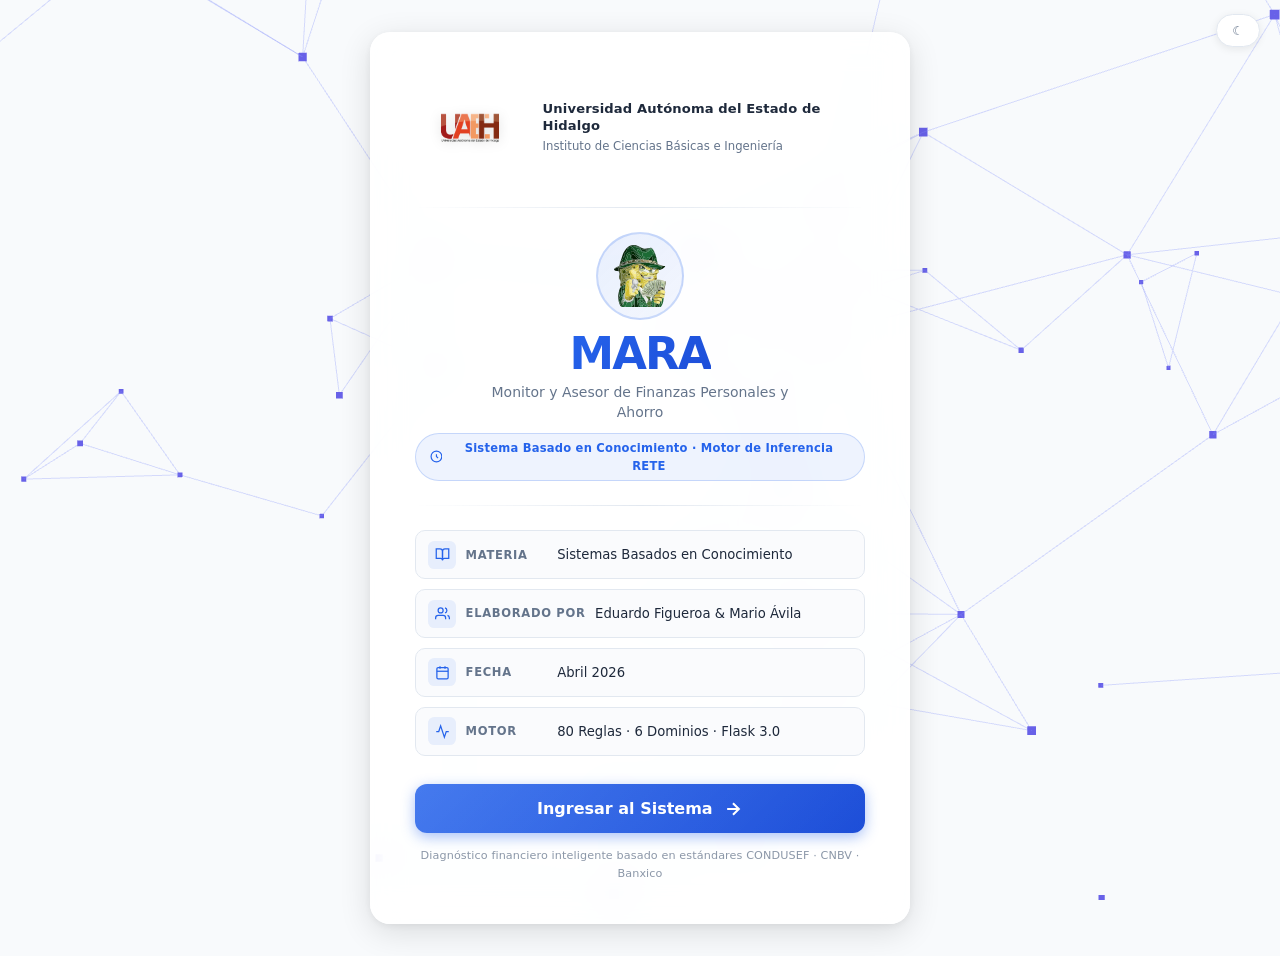
==== finexpert/frontend/portada.html @ cafd64e5 "123" ====
<!DOCTYPE html>
<html lang="es">
<head>
  <meta charset="UTF-8" />
  <meta name="viewport" content="width=device-width, initial-scale=1.0" />
  <title>MARA — Sistema Basado en Conocimiento</title>
  <link rel="stylesheet" href="assets/css/main.css" />
  <link rel="stylesheet" href="assets/css/portada.css" />
  <!-- theme.js primero para evitar flash -->
  <script src="assets/js/theme.js"></script>
  <script src="assets/js/three.min.js"></script>
</head>
<body>

<!-- Canvas 3D de fondo -->
<canvas id="bg-canvas"></canvas>

<!-- Controles: tema -->
<div class="controls-bar">
  <button class="ctrl-btn" id="btnTheme" onclick="theme.toggle()" title="Cambiar tema">☾</button>
</div>

<div class="portada-wrapper">
  <div class="portada-card">

    <!-- ── UAEH Header ── -->
    <div class="portada-uaeh">
      <div class="uaeh-escudo">
        <img src="assets/img/uaeh.png" alt="Logo UAEH" class="uaeh-logo-img" />
      </div>

      <div class="uaeh-info">
        <div class="uaeh-universidad">Universidad Autónoma del Estado de Hidalgo</div>
        <div class="uaeh-icbi">Instituto de Ciencias Básicas e Ingeniería</div>
      </div>
    </div>

    <!-- ── Divisor ── -->
    <div class="portada-divider"></div>

    <!-- ── MARA Brand ── -->
    <div class="portada-brand">
      <div class="mara-logo-ring">
        <img src="assets/img/logo.svg" alt="MARA Logo" class="portada-mara-logo" />
      </div>
      <h1 class="portada-mara-titulo">MARA</h1>
      <p class="portada-mara-subtitulo">Monitor y Asesor de Finanzas Personales y Ahorro</p>
      <span class="portada-badge">
        <svg width="13" height="13" viewBox="0 0 24 24" fill="none" stroke="currentColor" stroke-width="2.2" style="vertical-align:-2px; margin-right:5px;">
          <circle cx="12" cy="12" r="10"/><path d="M12 8v4l3 3"/>
        </svg>
        Sistema Basado en Conocimiento · Motor de Inferencia RETE
      </span>
    </div>

    <!-- ── Divisor ── -->
    <div class="portada-divider"></div>

    <!-- ── Datos del proyecto ── -->
    <div class="portada-meta">
      <div class="meta-item">
        <span class="meta-icon">
          <svg width="15" height="15" viewBox="0 0 24 24" fill="none" stroke="currentColor" stroke-width="2">
            <path d="M2 3h6a4 4 0 0 1 4 4v14a3 3 0 0 0-3-3H2z"/><path d="M22 3h-6a4 4 0 0 0-4 4v14a3 3 0 0 1 3-3h7z"/>
          </svg>
        </span>
        <span class="meta-label">Materia</span>
        <span class="meta-valor">Sistemas Basados en Conocimiento</span>
      </div>
      <div class="meta-item">
        <span class="meta-icon">
          <svg width="15" height="15" viewBox="0 0 24 24" fill="none" stroke="currentColor" stroke-width="2">
            <path d="M17 21v-2a4 4 0 0 0-4-4H5a4 4 0 0 0-4 4v2"/><circle cx="9" cy="7" r="4"/>
            <path d="M23 21v-2a4 4 0 0 0-3-3.87"/><path d="M16 3.13a4 4 0 0 1 0 7.75"/>
          </svg>
        </span>
        <span class="meta-label">Elaborado por</span>
        <span class="meta-valor">Eduardo Figueroa &amp; Mario Ávila</span>
      </div>
      <div class="meta-item">
        <span class="meta-icon">
          <svg width="15" height="15" viewBox="0 0 24 24" fill="none" stroke="currentColor" stroke-width="2">
            <rect x="3" y="4" width="18" height="18" rx="2" ry="2"/>
            <line x1="16" y1="2" x2="16" y2="6"/><line x1="8" y1="2" x2="8" y2="6"/>
            <line x1="3" y1="10" x2="21" y2="10"/>
          </svg>
        </span>
        <span class="meta-label">Fecha</span>
        <span class="meta-valor">Abril 2026</span>
      </div>
      <div class="meta-item">
        <span class="meta-icon">
          <svg width="15" height="15" viewBox="0 0 24 24" fill="none" stroke="currentColor" stroke-width="2">
            <polyline points="22 12 18 12 15 21 9 3 6 12 2 12"/>
          </svg>
        </span>
        <span class="meta-label">Motor</span>
        <span class="meta-valor">80 Reglas · 6 Dominios · Flask 3.0</span>
      </div>
    </div>

    <!-- ── Botón de entrada ── -->
    <button class="portada-btn-ingresar" onclick="enterApp()">
      <span class="btn-ingresar-text">Ingresar al Sistema</span>
      <span class="btn-ingresar-icon">
        <svg width="20" height="20" viewBox="0 0 24 24" fill="none" stroke="currentColor" stroke-width="2.5">
          <line x1="5" y1="12" x2="19" y2="12"/><polyline points="12 5 19 12 12 19"/>
        </svg>
      </span>
    </button>

    <p class="portada-hint">Diagnóstico financiero inteligente basado en estándares CONDUSEF · CNBV · Banxico</p>

  </div>
  <!-- /portada-card -->
</div>

<script src="assets/js/background.js"></script>
<script>
  function enterApp() {
    sessionStorage.setItem('mara_entered', '1');
    const btn = document.querySelector('.portada-btn-ingresar');
    btn.innerHTML = '<span class="btn-ingresar-text">Cargando…</span>';
    btn.disabled = true;
    window.location.href = 'index.html';
  }
</script>

</body>
</html>
---- finexpert/frontend/assets/css/main.css ----
/* Variables globales y estilos base de MARA */
:root {
  --color-primary:   #2563eb;
  --color-secondary: #1e40af;
  --color-rojo:      #dc2626;
  --color-amarillo:  #d97706;
  --color-verde:     #16a34a;
  --color-gris:      #6b7280;
  --color-bg:        #f8fafc;
  --color-surface:   #ffffff;
  --color-border:    #e2e8f0;
  --color-text:      #1e293b;
  --color-muted:     #64748b;
  --radius:          0.75rem;
  --shadow:          0 2px 8px rgba(0,0,0,0.08);
  --font:            'Inter', system-ui, -apple-system, sans-serif;
}

/* Dark mode */
[data-theme="dark"] {
  --color-bg:      #0f172a;
  --color-surface: #1e293b;
  --color-border:  #334155;
  --color-text:    #f1f5f9;
  --color-muted:   #94a3b8;
  --shadow:        0 2px 8px rgba(0,0,0,0.35);
}

[data-theme="dark"] .form-group input,
[data-theme="dark"] .form-group select {
  background: #1e293b;
  color: #f1f5f9;
  border-color: #334155;
  color-scheme: dark;
}

[data-theme="dark"] .btn-secondary {
  background: #334155;
  color: #f1f5f9;
}

[data-theme="dark"] .btn-secondary:hover:not(:disabled) { background: #475569; }

[data-theme="dark"] .alert-error {
  background: #450a0a;
  border-color: #7f1d1d;
  color: #fca5a5;
}

/* Barra de controles (tema + idioma) */
.controls-bar {
  position: fixed;
  top: 0.85rem;
  right: 1.25rem;
  display: flex;
  align-items: center;
  gap: 0.15rem;
  background: var(--color-surface);
  border: 1px solid var(--color-border);
  border-radius: 2rem;
  padding: 0.25rem 0.5rem;
  box-shadow: var(--shadow);
  z-index: 1000;
  transition: background 0.2s, border-color 0.2s, box-shadow 0.2s;
}

.ctrl-btn {
  background: none;
  border: none;
  cursor: pointer;
  font-size: 0.78rem;
  font-weight: 700;
  font-family: var(--font);
  color: var(--color-muted);
  padding: 0.2rem 0.45rem;
  border-radius: 1rem;
  transition: background 0.15s, color 0.15s;
  line-height: 1.4;
  letter-spacing: 0.03em;
}

.ctrl-btn:hover { color: var(--color-text); background: rgba(0,0,0,0.06); }
[data-theme="dark"] .ctrl-btn:hover { background: rgba(255,255,255,0.08); }
.ctrl-btn.active { background: var(--color-primary); color: #fff; }

.ctrl-sep {
  color: var(--color-border);
  font-size: 0.85rem;
  user-select: none;
  padding: 0 0.1rem;
}

.ctrl-divider {
  width: 1px;
  height: 1rem;
  background: var(--color-border);
  margin: 0 0.2rem;
}

*, *::before, *::after { box-sizing: border-box; margin: 0; padding: 0; }

html, body {
  background: var(--color-bg); /* Fallback hasta que Three.js pinte el canvas */
}

body {
  font-family: var(--font);
  color: var(--color-text);
  line-height: 1.6;
  min-height: 100vh;
}

/* Contenedor principal — z-index 3 para estar sobre el canvas */
.container {
  position: relative;
  z-index: 3;
  max-width: 780px;
  margin: 0 auto;
  padding: 1.5rem;
}

/* Cabecera de la app */
.app-header {
  text-align: center;
  padding: 2rem 1rem 1rem;
  border-bottom: 1px solid var(--color-border);
  margin-bottom: 2rem;
}

.app-header .logo {
  width: 150px;
  height: 150px;
  margin: 0 auto 0.5rem;
}
 .logo{
   width: 200px;
  height: 200px;
}
.app-header h1 {
  font-size: 1.75rem;
  font-weight: 700;
  color: var(--color-primary);
  letter-spacing: -0.02em;
}

.app-header p {
  color: var(--color-muted);
  font-size: 0.95rem;
  margin-top: 0.25rem;
}

/* Tarjetas */
.card {
  background: var(--color-surface);
  border: 1px solid var(--color-border);
  border-radius: var(--radius);
  padding: 1.75rem;
  box-shadow: var(--shadow);
  margin-bottom: 1.25rem;
}

.card h2 {
  font-size: 1.15rem;
  font-weight: 600;
  margin-bottom: 1.25rem;
  color: var(--color-text);
}

/* Formularios */
.form-group {
  margin-bottom: 1.25rem;
}

.form-group label {
  display: block;
  font-size: 0.875rem;
  font-weight: 500;
  margin-bottom: 0.4rem;
  color: var(--color-text);
}

.form-group input,
.form-group select {
  width: 100%;
  padding: 0.625rem 0.875rem;
  border: 1px solid var(--color-border);
  border-radius: 0.5rem;
  font-size: 0.9rem;
  font-family: var(--font);
  color: var(--color-text);
  background: #fff;
  transition: border-color 0.15s;
}

.form-group input:focus,
.form-group select:focus {
  outline: none;
  border-color: var(--color-primary);
  box-shadow: 0 0 0 3px rgba(37,99,235,0.12);
}

.form-group .hint {
  font-size: 0.78rem;
  color: var(--color-muted);
  margin-top: 0.3rem;
}

/* Checkboxes */
.form-check {
  display: flex;
  align-items: center;
  gap: 0.5rem;
  margin-bottom: 0.75rem;
  cursor: pointer;
}

.form-check input[type="checkbox"] {
  width: 1rem;
  height: 1rem;
  accent-color: var(--color-primary);
  cursor: pointer;
}

.form-check label {
  font-size: 0.875rem;
  cursor: pointer;
}

/* Grid de dos columnas */
.form-grid {
  display: grid;
  grid-template-columns: 1fr 1fr;
  gap: 1rem;
}

@media (max-width: 580px) {
  .form-grid { grid-template-columns: 1fr; }
}

/* Botones */
.btn {
  display: inline-flex;
  align-items: center;
  justify-content: center;
  gap: 0.4rem;
  padding: 0.7rem 1.5rem;
  border: none;
  border-radius: 0.5rem;
  font-size: 0.9rem;
  font-weight: 600;
  font-family: var(--font);
  cursor: pointer;
  transition: opacity 0.15s, transform 0.1s;
}

.btn:active { transform: scale(0.97); }
.btn:disabled { opacity: 0.5; cursor: not-allowed; }

.btn-primary   { background: var(--color-primary);   color: #fff; }
.btn-secondary { background: #f1f5f9; color: var(--color-text); }
.btn-danger    { background: var(--color-rojo); color: #fff; }

.btn-primary:hover:not(:disabled)   { background: var(--color-secondary); }
.btn-secondary:hover:not(:disabled) { background: #e2e8f0; }

/* Pie del wizard con botones */
.wizard-footer {
  display: flex;
  justify-content: space-between;
  gap: 1rem;
  margin-top: 1.5rem;
}

/* Mensajes de error */
.alert {
  padding: 0.75rem 1rem;
  border-radius: 0.5rem;
  font-size: 0.875rem;
  margin-bottom: 1rem;
}

.alert-error {
  background: #fef2f2;
  border: 1px solid #fecaca;
  color: #b91c1c;
}

/* Spinner de carga */
.spinner {
  display: inline-block;
  width: 1.1em;
  height: 1.1em;
  border: 2px solid rgba(255,255,255,0.4);
  border-top-color: #fff;
  border-radius: 50%;
  animation: spin 0.6s linear infinite;
  vertical-align: middle;
}

@keyframes spin { to { transform: rotate(360deg); } }

/* Responsive */
@media (max-width: 640px) {
  .container { padding: 1rem; }
  .card { padding: 1.25rem; }
  .app-header h1 { font-size: 1.4rem; }
}

/* ── Glassmorphism suave para que la red 3D sea visible ──────────────── */
.card {
  background: rgba(255, 255, 255, 0.82);
  backdrop-filter: blur(8px);
  -webkit-backdrop-filter: blur(8px);
}

[data-theme="dark"] .card {
  background: rgba(30, 41, 59, 0.80);
  backdrop-filter: blur(8px);
  -webkit-backdrop-filter: blur(8px);
}

/* ── Esquema de capas (z-index positivos, sin tapar el canvas) ────────
   z-index 1 → #bg-canvas     (Three.js: pinta fondo + partículas)
   z-index 2 → #fondo-overlay (imagen debajo del contenido)
   z-index 3 → .container     (contenido de la app)
   z-index 1000 → .controls-bar
   ────────────────────────────────────────────────────────────────── */

/* Footer */
.app-footer {
  position: relative;
  z-index: 3;
  text-align: center;
  padding: 1.5rem 1rem;
  font-size: 0.78rem;
  color: var(--color-muted);
  letter-spacing: 0.02em;
}

/* Canvas 3D */
#bg-canvas {
  position: fixed;
  inset: 0;
  width: 100%;
  height: 100%;
  z-index: 1;
  pointer-events: none;
  display: block;
}

/* ══════════════════════════════════════════════════════════════════
   STEP BANNER — encabezado colorido de cada paso del wizard
   ══════════════════════════════════════════════════════════════════ */
.step-banner {
  display: flex;
  align-items: center;
  gap: 1rem;
  padding: 1rem 1.25rem;
  border-radius: 0.75rem;
  margin-bottom: 1.75rem;
  position: relative;
}

.step-banner-1 {
  background: linear-gradient(135deg, rgba(37,99,235,0.12), rgba(37,99,235,0.04));
  border-left: 4px solid #2563eb;
}
.step-banner-2 {
  background: linear-gradient(135deg, rgba(22,163,74,0.12), rgba(22,163,74,0.04));
  border-left: 4px solid #16a34a;
}
.step-banner-3 {
  background: linear-gradient(135deg, rgba(220,38,38,0.10), rgba(220,38,38,0.03));
  border-left: 4px solid #dc2626;
}
.step-banner-4 {
  background: linear-gradient(135deg, rgba(124,58,237,0.12), rgba(124,58,237,0.04));
  border-left: 4px solid #7c3aed;
}

[data-theme="dark"] .step-banner-1 { background: linear-gradient(135deg, rgba(37,99,235,0.18), rgba(37,99,235,0.06)); }
[data-theme="dark"] .step-banner-2 { background: linear-gradient(135deg, rgba(22,163,74,0.18), rgba(22,163,74,0.06)); }
[data-theme="dark"] .step-banner-3 { background: linear-gradient(135deg, rgba(220,38,38,0.15), rgba(220,38,38,0.05)); }
[data-theme="dark"] .step-banner-4 { background: linear-gradient(135deg, rgba(124,58,237,0.18), rgba(124,58,237,0.06)); }

.step-banner-icon {
  font-size: 2rem;
  line-height: 1;
  flex-shrink: 0;
}

.step-banner-body { flex: 1; }

.step-banner-title {
  font-size: 1.1rem;
  font-weight: 700;
  color: var(--color-text);
  line-height: 1.2;
}

.step-banner-sub {
  font-size: 0.8rem;
  color: var(--color-muted);
  margin-top: 0.2rem;
}

.step-banner-counter {
  font-size: 0.7rem;
  font-weight: 700;
  text-transform: uppercase;
  letter-spacing: 0.07em;
  color: var(--color-muted);
  white-space: nowrap;
  opacity: 0.7;
}

/* ══════════════════════════════════════════════════════════════════
   LABEL ICON — iconito emoji delante de cada label
   ══════════════════════════════════════════════════════════════════ */
.label-icon {
  margin-right: 0.3rem;
  font-style: normal;
}

/* ══════════════════════════════════════════════════════════════════
   CARD OPTIONS — selección tipo tarjeta (estado civil, tipo ingreso, objetivo)
   ══════════════════════════════════════════════════════════════════ */
.card-options {
  display: grid;
  grid-template-columns: repeat(4, 1fr);
  gap: 0.55rem;
  margin-top: 0.4rem;
}

.card-options-2 { grid-template-columns: repeat(2, 1fr); }

.card-options-5 {
  grid-template-columns: repeat(5, 1fr);
}

@media (max-width: 580px) {
  .card-options       { grid-template-columns: repeat(2, 1fr); }
  .card-options-5     { grid-template-columns: repeat(3, 1fr); }
}
@media (max-width: 400px) {
  .card-options-5     { grid-template-columns: repeat(2, 1fr); }
}

.card-opt {
  display: flex;
  flex-direction: column;
  align-items: center;
  justify-content: center;
  gap: 0.3rem;
  padding: 0.65rem 0.4rem;
  border: 1.5px solid var(--color-border);
  border-radius: 0.625rem;
  cursor: pointer;
  transition: border-color 0.15s, background 0.15s, transform 0.1s, box-shadow 0.15s;
  text-align: center;
  user-select: none;
  background: var(--color-surface);
}

.card-opt:hover {
  border-color: var(--color-primary);
  background: rgba(37,99,235,0.04);
  transform: translateY(-1px);
  box-shadow: 0 3px 8px rgba(37,99,235,0.12);
}

.card-opt.active {
  border-color: var(--color-primary);
  background: rgba(37,99,235,0.08);
  box-shadow: 0 0 0 2px rgba(37,99,235,0.20);
}

[data-theme="dark"] .card-opt { background: rgba(30,41,59,0.6); }
[data-theme="dark"] .card-opt:hover   { background: rgba(37,99,235,0.10); }
[data-theme="dark"] .card-opt.active  { background: rgba(37,99,235,0.15); box-shadow: 0 0 0 2px rgba(96,165,250,0.3); }

.opt-icon {
  font-size: 1.4rem;
  line-height: 1;
}

.opt-icon-lg { font-size: 1.7rem; }

.opt-label {
  font-size: 0.72rem;
  font-weight: 600;
  color: var(--color-text);
  line-height: 1.2;
}

.opt-desc {
  font-size: 0.64rem;
  color: var(--color-muted);
  line-height: 1.2;
}

/* Card opt grande (tipo ingreso) */
.card-opt-lg {
  padding: 1rem 0.75rem;
}
.card-opt-lg .opt-label { font-size: 0.85rem; }

/* Card opt objetivo (más compacto) */
.card-opt-goal { padding: 0.7rem 0.35rem; }
.card-opt-goal .opt-label { font-size: 0.68rem; }

/* ══════════════════════════════════════════════════════════════════
   EDU STARS — estrellas para nivel de educación financiera
   ══════════════════════════════════════════════════════════════════ */
.edu-stars {
  display: flex;
  align-items: center;
  gap: 0.25rem;
  margin-top: 0.4rem;
}

.edu-star {
  background: none;
  border: none;
  font-size: 1.75rem;
  cursor: pointer;
  color: var(--color-border);
  transition: color 0.15s, transform 0.1s;
  padding: 0.1rem;
  line-height: 1;
}

.edu-star:hover,
.edu-star.hover { color: #f59e0b; transform: scale(1.15); }

.edu-star.active { color: #f59e0b; }

.edu-label {
  margin-left: 0.5rem;
  font-size: 0.8rem;
  font-weight: 600;
  color: var(--color-muted);
}

/* ══════════════════════════════════════════════════════════════════
   TOGGLE CARDS — checkboxes con estilo de tarjeta interactiva
   ══════════════════════════════════════════════════════════════════ */
.toggle-cards-grid {
  display: grid;
  grid-template-columns: repeat(2, 1fr);
  gap: 0.55rem;
  margin-top: 0.75rem;
  margin-bottom: 0.5rem;
}

.toggle-cards-3col { grid-template-columns: repeat(3, 1fr); }
.toggle-cards-2col { grid-template-columns: repeat(2, 1fr); }

@media (max-width: 580px) {
  .toggle-cards-grid,
  .toggle-cards-3col,
  .toggle-cards-2col { grid-template-columns: 1fr; }
}

.toggle-card {
  display: flex;
  align-items: center;
  gap: 0.65rem;
  padding: 0.75rem 0.85rem;
  border: 1.5px solid var(--color-border);
  border-radius: 0.625rem;
  cursor: pointer;
  transition: border-color 0.15s, background 0.15s, box-shadow 0.15s;
  position: relative;
  background: var(--color-surface);
  user-select: none;
}

.toggle-card input[type="checkbox"] {
  position: absolute;
  opacity: 0;
  width: 0;
  height: 0;
}

.toggle-card:hover {
  border-color: var(--color-primary);
  background: rgba(37,99,235,0.04);
}

.toggle-card:has(input:checked) {
  border-color: var(--color-primary);
  background: rgba(37,99,235,0.07);
  box-shadow: 0 0 0 2px rgba(37,99,235,0.15);
}

/* Variante advertencia */
.toggle-card-warn:has(input:checked) {
  border-color: #d97706;
  background: rgba(217,119,6,0.07);
  box-shadow: 0 0 0 2px rgba(217,119,6,0.15);
}

/* Variante peligro */
.toggle-card-danger:has(input:checked) {
  border-color: #dc2626;
  background: rgba(220,38,38,0.07);
  box-shadow: 0 0 0 2px rgba(220,38,38,0.15);
}

[data-theme="dark"] .toggle-card { background: rgba(30,41,59,0.6); }
[data-theme="dark"] .toggle-card:has(input:checked) { background: rgba(37,99,235,0.12); }
[data-theme="dark"] .toggle-card-warn:has(input:checked) { background: rgba(217,119,6,0.12); }
[data-theme="dark"] .toggle-card-danger:has(input:checked) { background: rgba(220,38,38,0.12); }

.tc-icon {
  font-size: 1.2rem;
  flex-shrink: 0;
  line-height: 1;
}

.tc-text {
  font-size: 0.8rem;
  font-weight: 500;
  color: var(--color-text);
  flex: 1;
  line-height: 1.3;
}

.tc-check {
  flex-shrink: 0;
  width: 20px;
  height: 20px;
  border-radius: 50%;
  border: 2px solid var(--color-border);
  display: flex;
  align-items: center;
  justify-content: center;
  color: transparent;
  transition: all 0.15s;
  background: transparent;
}

.toggle-card:has(input:checked) .tc-check {
  background: var(--color-primary);
  border-color: var(--color-primary);
  color: white;
}

.toggle-card-warn:has(input:checked) .tc-check {
  background: #d97706;
  border-color: #d97706;
  color: white;
}

.toggle-card-danger:has(input:checked) .tc-check {
  background: #dc2626;
  border-color: #dc2626;
  color: white;
}

/* ══════════════════════════════════════════════════════════════════
   FEATURED INPUT — campo grande de ingreso mensual (paso 2)
   ══════════════════════════════════════════════════════════════════ */
.featured-input-group { margin-bottom: 1.5rem; }

.featured-input-wrap {
  display: flex;
  align-items: center;
  border: 2px solid var(--color-border);
  border-radius: 0.75rem;
  overflow: hidden;
  transition: border-color 0.15s, box-shadow 0.15s;
  background: var(--color-surface);
}

.featured-input-wrap:focus-within {
  border-color: var(--color-primary);
  box-shadow: 0 0 0 4px rgba(37,99,235,0.10);
}

.featured-input-prefix,
.featured-input-suffix {
  padding: 0 1rem;
  font-size: 1rem;
  font-weight: 700;
  color: var(--color-muted);
  background: rgba(0,0,0,0.03);
  height: 100%;
  display: flex;
  align-items: center;
  white-space: nowrap;
}

[data-theme="dark"] .featured-input-prefix,
[data-theme="dark"] .featured-input-suffix {
  background: rgba(255,255,255,0.04);
}

.featured-input {
  flex: 1;
  border: none !important;
  outline: none !important;
  padding: 0.9rem 0.75rem;
  font-size: 1.2rem;
  font-weight: 700;
  font-family: var(--font);
  color: var(--color-text);
  background: transparent;
  box-shadow: none !important;
  min-width: 0;
}

/* ══════════════════════════════════════════════════════════════════
   RULE HINT — pildoras 50/30/20 en paso 2
   ══════════════════════════════════════════════════════════════════ */
.rule-hint {
  display: flex;
  align-items: center;
  gap: 0.4rem;
  flex-wrap: wrap;
  margin-bottom: 1.25rem;
  padding: 0.6rem 0.85rem;
  background: rgba(37,99,235,0.05);
  border: 1px dashed rgba(37,99,235,0.25);
  border-radius: 0.5rem;
}

.rule-hint-label {
  font-size: 0.72rem;
  font-weight: 600;
  color: var(--color-muted);
  margin-right: 0.2rem;
}

.rule-pill {
  font-size: 0.68rem;
  font-weight: 700;
  padding: 0.2rem 0.6rem;
  border-radius: 2rem;
}

.rule-pill-fixed  { background: rgba(220,38,38,0.12);  color: #b91c1c; }
.rule-pill-var    { background: rgba(217,119,6,0.12);  color: #92400e; }
.rule-pill-save   { background: rgba(22,163,74,0.12);  color: #15803d; }

[data-theme="dark"] .rule-pill-fixed  { background: rgba(220,38,38,0.2);  color: #fca5a5; }
[data-theme="dark"] .rule-pill-var    { background: rgba(217,119,6,0.2);  color: #fde68a; }
[data-theme="dark"] .rule-pill-save   { background: rgba(22,163,74,0.2);  color: #86efac; }

/* ══════════════════════════════════════════════════════════════════
   RATIO BAR EN VIVO — paso 2
   ══════════════════════════════════════════════════════════════════ */
.ratio-live {
  margin-bottom: 1.25rem;
  padding: 0.75rem 1rem;
  background: var(--color-surface);
  border: 1px solid var(--color-border);
  border-radius: 0.625rem;
}

.ratio-live-label {
  font-size: 0.72rem;
  font-weight: 600;
  color: var(--color-muted);
  text-transform: uppercase;
  letter-spacing: 0.05em;
  margin-bottom: 0.5rem;
}

.ratio-bar {
  display: flex;
  height: 10px;
  border-radius: 999px;
  overflow: hidden;
  background: var(--color-border);
  gap: 1px;
}

.ratio-segment {
  transition: width 0.35s ease;
  border-radius: 999px;
}

.ratio-fixed { background: #dc2626; }
.ratio-var   { background: #f59e0b; }
.ratio-left  { background: #22c55e; }

.ratio-legend {
  display: flex;
  gap: 0.75rem;
  margin-top: 0.5rem;
  font-size: 0.72rem;
  color: var(--color-muted);
  flex-wrap: wrap;
}

.rl-dot {
  display: inline-block;
  width: 8px;
  height: 8px;
  border-radius: 50%;
  margin-right: 3px;
  vertical-align: middle;
}

.rl-fixed { background: #dc2626; }
.rl-var   { background: #f59e0b; }
.rl-left  { background: #22c55e; }

/* ══════════════════════════════════════════════════════════════════
   BOTÓN BACK (volver a portada)
   ══════════════════════════════════════════════════════════════════ */
.btn-back {
  background: transparent;
  border: 1.5px solid var(--color-border);
  color: var(--color-muted);
  display: inline-flex;
  align-items: center;
  gap: 0.4rem;
  padding: 0.6rem 1rem;
  border-radius: 0.5rem;
  font-size: 0.82rem;
  font-weight: 600;
  font-family: var(--font);
  cursor: pointer;
  transition: background 0.15s, border-color 0.15s, color 0.15s;
}

.btn-back:hover {
  background: rgba(0,0,0,0.04);
  border-color: var(--color-muted);
  color: var(--color-text);
}

[data-theme="dark"] .btn-back:hover { background: rgba(255,255,255,0.06); }

/* ══════════════════════════════════════════════════════════════════
   BOTÓN DIAGNOSTICAR — acento especial
   ══════════════════════════════════════════════════════════════════ */
.btn-diagnose {
  background: linear-gradient(135deg, #2563eb, #1d4ed8);
  box-shadow: 0 4px 12px rgba(37,99,235,0.35);
  gap: 0.5rem;
}

.btn-diagnose:hover:not(:disabled) {
  background: linear-gradient(135deg, #1d4ed8, #1e3a8a);
  box-shadow: 0 6px 18px rgba(37,99,235,0.45);
  transform: translateY(-1px);
}

/* ══════════════════════════════════════════════════════════════════
   DASHBOARD HEADER (paso 5)
   ══════════════════════════════════════════════════════════════════ */
.dash-header {
  margin-bottom: 1.25rem;
}

.dash-header-inner {
  display: flex;
  align-items: center;
  justify-content: space-between;
  gap: 1rem;
  flex-wrap: wrap;
}

.dash-title {
  font-size: 1.2rem;
  font-weight: 700;
  color: var(--color-text);
  margin-bottom: 0.15rem;
}

.dash-sub {
  font-size: 0.78rem;
  color: var(--color-muted);
}

.btn-nuevo {
  display: inline-flex;
  align-items: center;
  gap: 0.4rem;
  white-space: nowrap;
  font-size: 0.82rem;
}

/* ══════════════════════════════════════════════════════════════════
   SECTION DIVIDER con icono SVG (reemplaza el anterior solo-texto)
   ══════════════════════════════════════════════════════════════════ */
.section-divider {
  font-size: 0.78rem;
  font-weight: 700;
  text-transform: uppercase;
  letter-spacing: 0.06em;
  color: var(--color-muted);
  border-bottom: 1px solid var(--color-border);
  padding-bottom: 0.5rem;
  margin: 1.5rem 0 1rem;
  display: flex;
  align-items: center;
}
---- finexpert/frontend/assets/css/portada.css ----
/* ================================================================
   PORTADA — Estilos de la página de presentación de MARA / UAEH
   ================================================================ */

/* ── Wrapper centrado sobre el canvas ── */
.portada-wrapper {
  position: relative;
  z-index: 3;
  min-height: 100vh;
  display: flex;
  align-items: center;
  justify-content: center;
  padding: 2rem 1rem;
}

/* ── Tarjeta principal ── */
.portada-card {
  background: rgba(255, 255, 255, 0.88);
  backdrop-filter: blur(16px);
  -webkit-backdrop-filter: blur(16px);
  border: 1px solid rgba(255, 255, 255, 0.55);
  border-radius: 1.25rem;
  padding: 2.5rem 2.75rem;
  max-width: 540px;
  width: 100%;
  box-shadow:
    0 8px 32px rgba(0, 0, 0, 0.12),
    0 2px 8px rgba(0, 0, 0, 0.06),
    inset 0 1px 0 rgba(255,255,255,0.8);
  animation: portadaFadeIn 0.7s cubic-bezier(0.22, 1, 0.36, 1) both;
}

[data-theme="dark"] .portada-card {
  background: rgba(15, 23, 42, 0.90);
  border-color: rgba(51, 65, 85, 0.6);
  box-shadow:
    0 8px 32px rgba(0, 0, 0, 0.45),
    inset 0 1px 0 rgba(255,255,255,0.05);
}

@keyframes portadaFadeIn {
  from { opacity: 0; transform: translateY(28px) scale(0.97); }
  to   { opacity: 1; transform: translateY(0)    scale(1); }
}

/* ── Sección UAEH ── */
.portada-uaeh {
  display: flex;
  align-items: center;
  gap: 1.1rem;
  margin-bottom: 0.25rem;
}

.uaeh-escudo {
  flex-shrink: 0;
  transition: transform 0.3s ease;
}

.uaeh-escudo:hover { transform: scale(1.05); }

.uaeh-logo-img {
  width: 110px;
  height: auto;
  object-fit: contain;
  display: block;
  filter: drop-shadow(0 2px 6px rgba(0,0,0,0.12));
}

.uaeh-info { flex: 1; }

.uaeh-universidad {
  font-size: 0.82rem;
  font-weight: 700;
  color: var(--color-text);
  line-height: 1.3;
  letter-spacing: 0.01em;
}

.uaeh-icbi {
  font-size: 0.73rem;
  color: var(--color-muted);
  margin-top: 0.2rem;
  font-weight: 500;
}

/* ── Divisor ── */
.portada-divider {
  height: 1px;
  background: linear-gradient(90deg, transparent, var(--color-border), transparent);
  margin: 1.5rem 0;
}

/* ── Brand MARA ── */
.portada-brand {
  display: flex;
  flex-direction: column;
  align-items: center;
  text-align: center;
  gap: 0.4rem;
}

.mara-logo-ring {
  width: 88px;
  height: 88px;
  border-radius: 50%;
  background: linear-gradient(135deg, rgba(37,99,235,0.1), rgba(37,99,235,0.05));
  border: 2px solid rgba(37,99,235,0.2);
  display: flex;
  align-items: center;
  justify-content: center;
  margin-bottom: 0.35rem;
  transition: box-shadow 0.3s, transform 0.3s;
}

.mara-logo-ring:hover {
  box-shadow: 0 0 0 6px rgba(37,99,235,0.10);
  transform: scale(1.04);
}

.portada-mara-logo {
  width: 62px;
  height: 62px;
  object-fit: contain;
}

.portada-mara-titulo {
  font-size: 2.8rem;
  font-weight: 800;
  color: var(--color-primary);
  letter-spacing: -0.04em;
  line-height: 1;
  background: linear-gradient(135deg, #2563eb, #1d4ed8);
  -webkit-background-clip: text;
  -webkit-text-fill-color: transparent;
  background-clip: text;
}

[data-theme="dark"] .portada-mara-titulo {
  background: linear-gradient(135deg, #60a5fa, #93c5fd);
  -webkit-background-clip: text;
  background-clip: text;
}

.portada-mara-subtitulo {
  font-size: 0.875rem;
  color: var(--color-muted);
  font-weight: 500;
  max-width: 320px;
  line-height: 1.4;
}

.portada-badge {
  display: inline-flex;
  align-items: center;
  background: rgba(37,99,235,0.08);
  border: 1px solid rgba(37,99,235,0.2);
  color: var(--color-primary);
  border-radius: 2rem;
  padding: 0.3rem 0.85rem;
  font-size: 0.72rem;
  font-weight: 600;
  letter-spacing: 0.02em;
  margin-top: 0.25rem;
}

[data-theme="dark"] .portada-badge {
  background: rgba(96,165,250,0.1);
  border-color: rgba(96,165,250,0.25);
  color: #93c5fd;
}

/* ── Meta datos del proyecto ── */
.portada-meta {
  display: flex;
  flex-direction: column;
  gap: 0.6rem;
}

.meta-item {
  display: flex;
  align-items: center;
  gap: 0.6rem;
  padding: 0.6rem 0.75rem;
  border-radius: 0.625rem;
  border: 1px solid var(--color-border);
  background: rgba(248,250,252,0.7);
  transition: background 0.15s;
}

.meta-item:hover {
  background: rgba(37,99,235,0.04);
  border-color: rgba(37,99,235,0.2);
}

[data-theme="dark"] .meta-item {
  background: rgba(30, 41, 59, 0.6);
}

[data-theme="dark"] .meta-item:hover {
  background: rgba(37, 99, 235, 0.08);
}

.meta-icon {
  flex-shrink: 0;
  width: 28px;
  height: 28px;
  display: flex;
  align-items: center;
  justify-content: center;
  background: rgba(37,99,235,0.09);
  border-radius: 0.4rem;
  color: var(--color-primary);
}

[data-theme="dark"] .meta-icon { background: rgba(96,165,250,0.12); color: #93c5fd; }

.meta-label {
  font-size: 0.72rem;
  font-weight: 700;
  text-transform: uppercase;
  letter-spacing: 0.06em;
  color: var(--color-muted);
  min-width: 82px;
}

.meta-valor {
  font-size: 0.825rem;
  font-weight: 500;
  color: var(--color-text);
  flex: 1;
}

/* ── Botón Ingresar ── */
.portada-btn-ingresar {
  margin-top: 1.75rem;
  width: 100%;
  display: flex;
  align-items: center;
  justify-content: center;
  gap: 0.65rem;
  padding: 0.925rem 1.75rem;
  background: linear-gradient(135deg, #2563eb, #1d4ed8);
  color: #fff;
  border: none;
  border-radius: 0.75rem;
  font-size: 1rem;
  font-weight: 700;
  font-family: var(--font);
  cursor: pointer;
  position: relative;
  overflow: hidden;
  transition: transform 0.2s, box-shadow 0.2s;
  box-shadow: 0 4px 14px rgba(37,99,235,0.4);
}

.portada-btn-ingresar::before {
  content: '';
  position: absolute;
  inset: 0;
  background: linear-gradient(135deg, rgba(255,255,255,0.15), transparent);
  transition: opacity 0.2s;
}

.portada-btn-ingresar:hover {
  transform: translateY(-2px);
  box-shadow: 0 8px 24px rgba(37,99,235,0.5);
}

.portada-btn-ingresar:active { transform: translateY(0) scale(0.98); }
.portada-btn-ingresar:disabled { opacity: 0.7; cursor: not-allowed; transform: none; }

.btn-ingresar-text { position: relative; z-index: 1; }

.btn-ingresar-icon {
  position: relative;
  z-index: 1;
  display: flex;
  align-items: center;
  transition: transform 0.25s;
}

.portada-btn-ingresar:hover .btn-ingresar-icon { transform: translateX(4px); }

/* ── Hint de pie ── */
.portada-hint {
  text-align: center;
  font-size: 0.7rem;
  color: var(--color-muted);
  margin-top: 0.85rem;
  letter-spacing: 0.01em;
  opacity: 0.75;
}

/* ── Responsive ── */
@media (max-width: 580px) {
  .portada-card {
    padding: 1.75rem 1.5rem;
  }
  .portada-mara-titulo { font-size: 2.2rem; }
  .uaeh-universidad { font-size: 0.74rem; }
  .meta-label { min-width: 68px; }
}

@media (max-width: 400px) {
  .portada-card { padding: 1.5rem 1.1rem; }
  .portada-uaeh { flex-direction: column; text-align: center; }
}
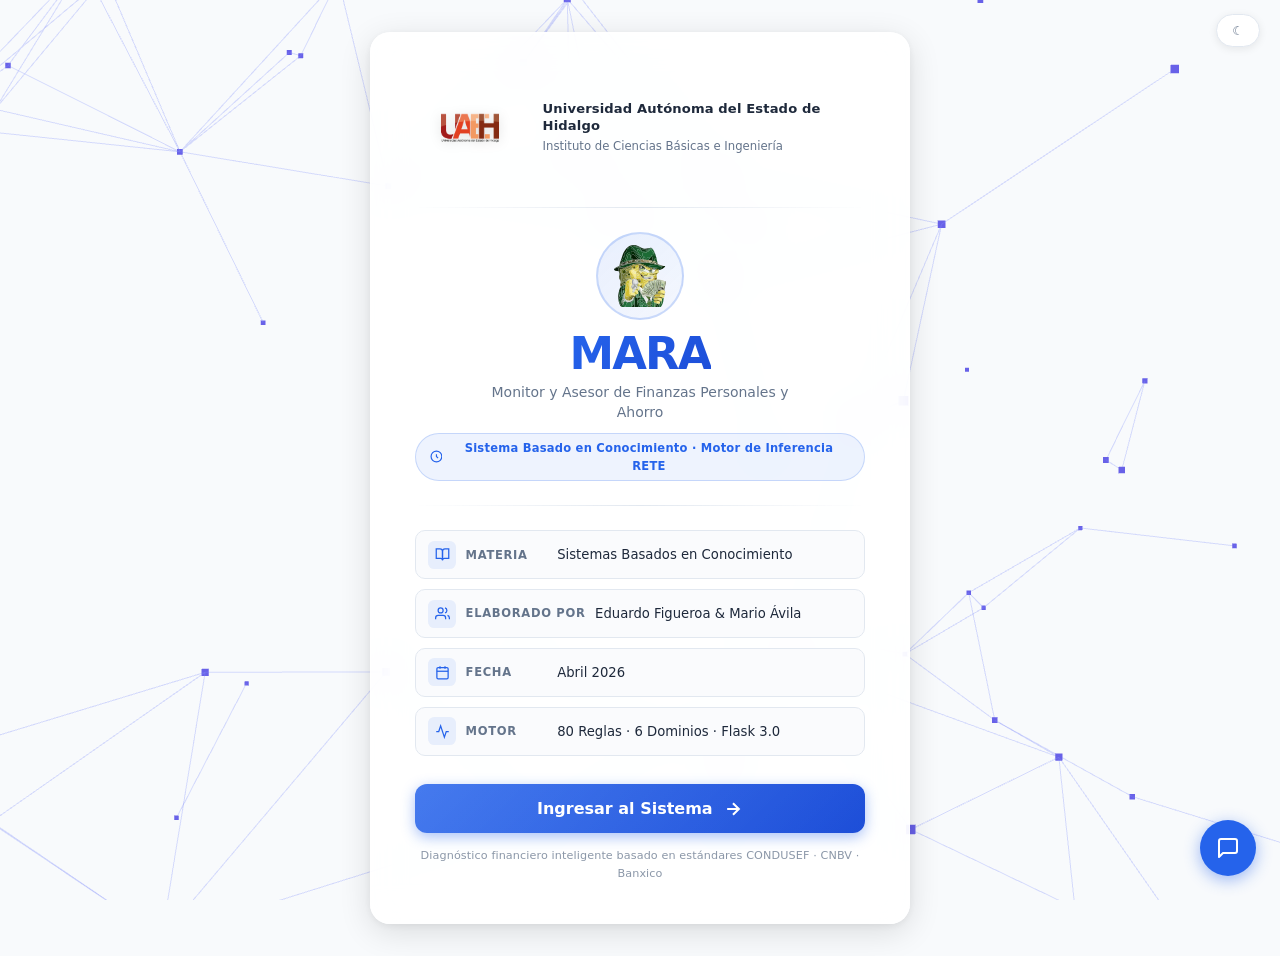
==== commit 62c0f8fa: "Add floating chatbot assistant with OpenRouter integration Integrates a non-intrusive bubble widget " ====
--- a/finexpert/frontend/portada.html
+++ b/finexpert/frontend/portada.html
@@ -6,6 +6,7 @@
   <title>MARA — Sistema Basado en Conocimiento</title>
   <link rel="stylesheet" href="assets/css/main.css" />
   <link rel="stylesheet" href="assets/css/portada.css" />
+  <link rel="stylesheet" href="assets/css/chatbot.css" />
   <!-- theme.js primero para evitar flash -->
   <script src="assets/js/theme.js"></script>
   <script src="assets/js/three.min.js"></script>
@@ -116,6 +117,7 @@
 </div>
 
 <script src="assets/js/background.js"></script>
+<script src="assets/js/chatbot.js"></script>
 <script>
   function enterApp() {
     sessionStorage.setItem('mara_entered', '1');
@@ -126,5 +128,34 @@
   }
 </script>
 
+<!-- ── Chatbot flotante ──────────────────────────────────────── -->
+<button id="chatBubble" class="chat-bubble" aria-label="Abrir asistente financiero" aria-expanded="false"></button>
+
+<div id="chatWindow" class="chat-window" role="dialog" aria-label="Asistente financiero MARA">
+  <div class="chat-header">
+    <div class="chat-header-info">
+      <div class="chat-header-avatar">✦</div>
+      <div>
+        <div class="chat-header-title">MARA Asistente</div>
+        <div class="chat-header-subtitle">Dudas sobre finanzas personales</div>
+      </div>
+    </div>
+    <button id="chatClose" class="chat-close" aria-label="Cerrar">
+      <svg width="18" height="18" viewBox="0 0 24 24" fill="none" stroke="currentColor" stroke-width="2.5" stroke-linecap="round">
+        <line x1="18" y1="6" x2="6" y2="18"/><line x1="6" y1="6" x2="18" y2="18"/>
+      </svg>
+    </button>
+  </div>
+  <div id="chatMessages" class="chat-messages"></div>
+  <div class="chat-input-bar">
+    <textarea id="chatInput" class="chat-input" placeholder="Escribe tu pregunta…" rows="1" maxlength="2000"></textarea>
+    <button id="chatSend" class="chat-send" aria-label="Enviar">
+      <svg width="16" height="16" viewBox="0 0 24 24" fill="none" stroke="currentColor" stroke-width="2.5" stroke-linecap="round" stroke-linejoin="round">
+        <line x1="22" y1="2" x2="11" y2="13"/><polygon points="22 2 15 22 11 13 2 9 22 2"/>
+      </svg>
+    </button>
+  </div>
+</div>
+
 </body>
 </html>
--- a/finexpert/frontend/assets/css/chatbot.css
+++ b/finexpert/frontend/assets/css/chatbot.css
@@ -0,0 +1,288 @@
+/* ── Chatbot flotante MARA ── */
+
+/* Burbuja de apertura */
+.chat-bubble {
+  position: fixed;
+  bottom: 1.5rem;
+  right: 1.5rem;
+  width: 56px;
+  height: 56px;
+  border-radius: 50%;
+  background: var(--color-primary, #2563eb);
+  color: #fff;
+  border: none;
+  cursor: pointer;
+  display: flex;
+  align-items: center;
+  justify-content: center;
+  box-shadow: 0 4px 16px rgba(37, 99, 235, 0.45);
+  z-index: 9000;
+  transition: transform 0.2s ease, box-shadow 0.2s ease;
+}
+
+.chat-bubble:hover {
+  transform: scale(1.08);
+  box-shadow: 0 6px 22px rgba(37, 99, 235, 0.55);
+}
+
+.chat-bubble svg { pointer-events: none; }
+
+/* Animación de pulso inicial para llamar la atención */
+.chat-bubble.pulse {
+  animation: chatPulse 2s ease-in-out 3;
+}
+
+@keyframes chatPulse {
+  0%, 100% { box-shadow: 0 4px 16px rgba(37, 99, 235, 0.45); }
+  50%       { box-shadow: 0 4px 28px rgba(37, 99, 235, 0.75), 0 0 0 8px rgba(37, 99, 235, 0.15); }
+}
+
+/* Ventana del chat */
+.chat-window {
+  position: fixed;
+  bottom: 5rem;
+  right: 1.5rem;
+  width: 360px;
+  max-width: calc(100vw - 2rem);
+  height: 500px;
+  max-height: calc(100vh - 7rem);
+  background: var(--color-surface, #fff);
+  border: 1px solid var(--color-border, #e2e8f0);
+  border-radius: 1rem;
+  box-shadow: 0 8px 32px rgba(0, 0, 0, 0.18);
+  display: flex;
+  flex-direction: column;
+  z-index: 9001;
+  overflow: hidden;
+
+  /* Animación de aparición */
+  transform: translateY(12px) scale(0.97);
+  opacity: 0;
+  transition: transform 0.22s ease, opacity 0.22s ease;
+  pointer-events: none;
+}
+
+.chat-window.open {
+  transform: translateY(0) scale(1);
+  opacity: 1;
+  pointer-events: all;
+}
+
+/* Header */
+.chat-header {
+  display: flex;
+  align-items: center;
+  justify-content: space-between;
+  padding: 0.85rem 1rem;
+  background: var(--color-primary, #2563eb);
+  color: #fff;
+  flex-shrink: 0;
+}
+
+.chat-header-info {
+  display: flex;
+  align-items: center;
+  gap: 0.6rem;
+}
+
+.chat-header-avatar {
+  width: 32px;
+  height: 32px;
+  border-radius: 50%;
+  background: rgba(255,255,255,0.2);
+  display: flex;
+  align-items: center;
+  justify-content: center;
+  font-size: 1rem;
+}
+
+.chat-header-title {
+  font-size: 0.9rem;
+  font-weight: 600;
+  line-height: 1.2;
+}
+
+.chat-header-subtitle {
+  font-size: 0.7rem;
+  opacity: 0.8;
+  line-height: 1;
+}
+
+.chat-close {
+  background: none;
+  border: none;
+  color: #fff;
+  cursor: pointer;
+  padding: 0.25rem;
+  border-radius: 0.3rem;
+  opacity: 0.8;
+  transition: opacity 0.15s;
+  display: flex;
+  align-items: center;
+}
+
+.chat-close:hover { opacity: 1; }
+
+/* Área de mensajes */
+.chat-messages {
+  flex: 1;
+  overflow-y: auto;
+  padding: 0.85rem;
+  display: flex;
+  flex-direction: column;
+  gap: 0.6rem;
+  scroll-behavior: smooth;
+}
+
+.chat-messages::-webkit-scrollbar { width: 4px; }
+.chat-messages::-webkit-scrollbar-track { background: transparent; }
+.chat-messages::-webkit-scrollbar-thumb { background: var(--color-border, #e2e8f0); border-radius: 2px; }
+
+/* Burbujas de mensaje */
+.chat-msg {
+  max-width: 82%;
+  padding: 0.55rem 0.8rem;
+  border-radius: 1rem;
+  font-size: 0.82rem;
+  line-height: 1.5;
+  word-break: break-word;
+  white-space: pre-wrap;
+}
+
+.chat-msg.user {
+  background: var(--color-primary, #2563eb);
+  color: #fff;
+  align-self: flex-end;
+  border-bottom-right-radius: 0.25rem;
+}
+
+.chat-msg.assistant {
+  background: var(--color-bg, #f8fafc);
+  color: var(--color-text, #1e293b);
+  align-self: flex-start;
+  border: 1px solid var(--color-border, #e2e8f0);
+  border-bottom-left-radius: 0.25rem;
+}
+
+/* Indicador de escritura */
+.chat-msg.typing {
+  display: flex;
+  gap: 4px;
+  align-items: center;
+  padding: 0.6rem 0.9rem;
+}
+
+.chat-msg.typing span {
+  width: 7px;
+  height: 7px;
+  border-radius: 50%;
+  background: var(--color-muted, #64748b);
+  animation: typingBounce 1.2s infinite;
+}
+
+.chat-msg.typing span:nth-child(2) { animation-delay: 0.2s; }
+.chat-msg.typing span:nth-child(3) { animation-delay: 0.4s; }
+
+@keyframes typingBounce {
+  0%, 80%, 100% { transform: translateY(0); opacity: 0.5; }
+  40%           { transform: translateY(-5px); opacity: 1; }
+}
+
+/* Input bar */
+.chat-input-bar {
+  display: flex;
+  gap: 0.4rem;
+  padding: 0.65rem 0.75rem;
+  border-top: 1px solid var(--color-border, #e2e8f0);
+  background: var(--color-surface, #fff);
+  flex-shrink: 0;
+}
+
+.chat-input {
+  flex: 1;
+  border: 1px solid var(--color-border, #e2e8f0);
+  border-radius: 1.5rem;
+  padding: 0.5rem 0.9rem;
+  font-size: 0.82rem;
+  background: var(--color-bg, #f8fafc);
+  color: var(--color-text, #1e293b);
+  outline: none;
+  resize: none;
+  min-height: 36px;
+  max-height: 100px;
+  line-height: 1.4;
+  font-family: inherit;
+  transition: border-color 0.15s;
+}
+
+.chat-input:focus {
+  border-color: var(--color-primary, #2563eb);
+}
+
+.chat-input::placeholder {
+  color: var(--color-muted, #64748b);
+}
+
+.chat-send {
+  width: 36px;
+  height: 36px;
+  border-radius: 50%;
+  background: var(--color-primary, #2563eb);
+  color: #fff;
+  border: none;
+  cursor: pointer;
+  display: flex;
+  align-items: center;
+  justify-content: center;
+  flex-shrink: 0;
+  transition: background 0.15s, transform 0.15s;
+  align-self: flex-end;
+}
+
+.chat-send:hover:not(:disabled) {
+  background: var(--color-secondary, #1e40af);
+  transform: scale(1.05);
+}
+
+.chat-send:disabled {
+  opacity: 0.45;
+  cursor: not-allowed;
+}
+
+/* Dark mode overrides */
+[data-theme="dark"] .chat-msg.assistant {
+  background: #1e293b;
+  color: #f1f5f9;
+  border-color: #334155;
+}
+
+[data-theme="dark"] .chat-input {
+  background: #1e293b;
+  color: #f1f5f9;
+  border-color: #334155;
+}
+
+[data-theme="dark"] .chat-input-bar {
+  background: #0f172a;
+  border-color: #334155;
+}
+
+[data-theme="dark"] .chat-window {
+  background: #0f172a;
+  border-color: #334155;
+}
+
+/* Responsive: en móvil ocupa más ancho */
+@media (max-width: 480px) {
+  .chat-window {
+    right: 0.75rem;
+    left: 0.75rem;
+    width: auto;
+    bottom: 4.5rem;
+  }
+
+  .chat-bubble {
+    bottom: 1rem;
+    right: 1rem;
+  }
+}
